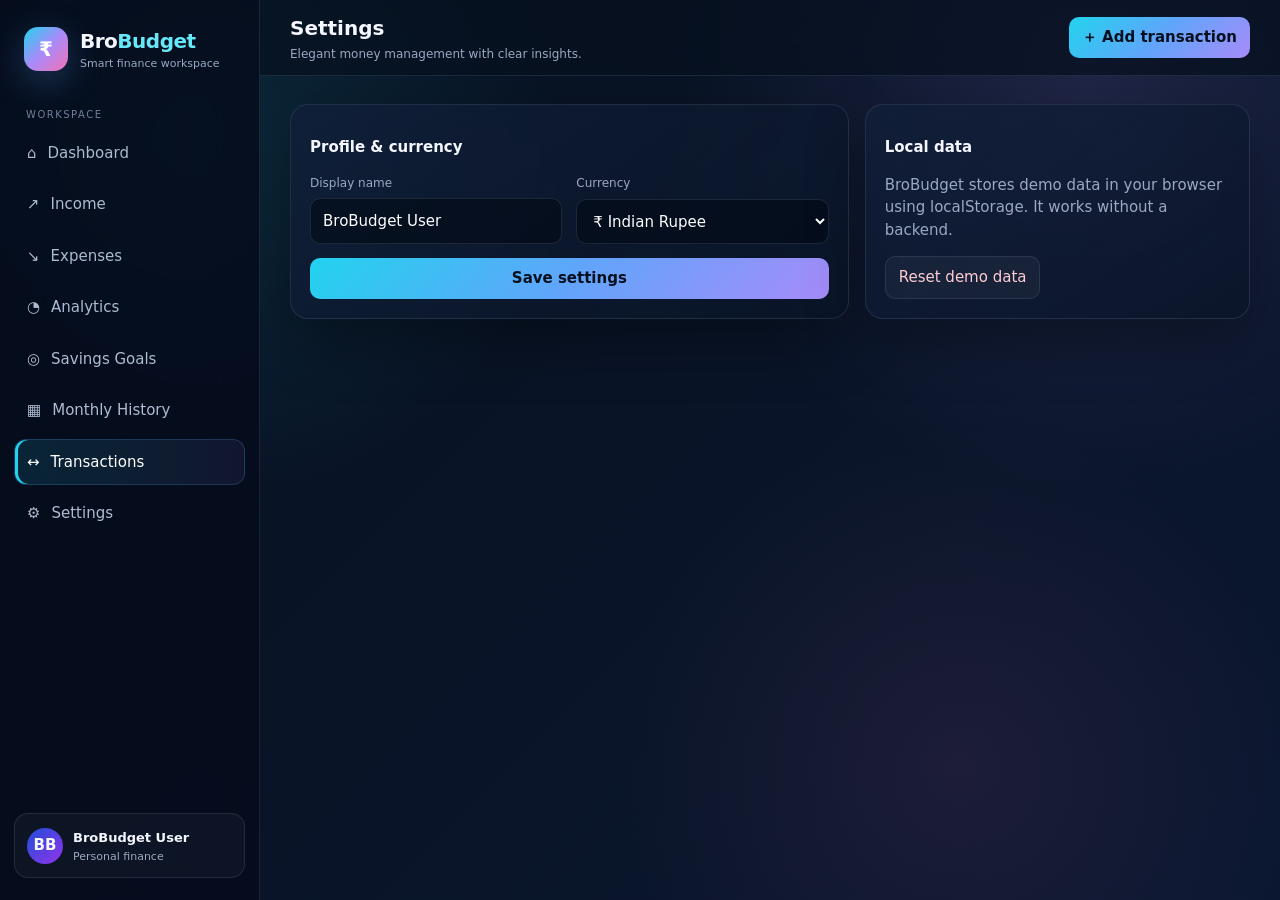
==== transactions.html @ 761221f5 "build BroBudget" ====
<!doctype html><html lang="en"><head><meta charset="UTF-8"><meta name="viewport" content="width=device-width,initial-scale=1"><title>Settings | BroBudget</title><link rel="stylesheet" href="css/dashboard.css"></head>
<body><div class="app"><aside class="sidebar" id="sidebar"><div class="brand"><div class="logo">₹</div><div><b>Bro<span style="color:#67e8f9">Budget</span></b><small>Smart finance workspace</small></div></div>
<div class="nav-title">Workspace</div><nav class="nav"><a href="index.html" data-page="index.html"><span>⌂</span>Dashboard</a><a href="income.html" data-page="income.html"><span>↗</span>Income</a><a href="expenses.html" data-page="expenses.html"><span>↘</span>Expenses</a><a href="analytics.html" data-page="analytics.html"><span>◔</span>Analytics</a><a href="goals.html" data-page="goals.html"><span>◎</span>Savings Goals</a><a href="history.html" data-page="history.html"><span>▦</span>Monthly History</a><a href="transactions.html" data-page="transactions.html"><span>↔</span>Transactions</a><a href="settings.html" data-page="settings.html"><span>⚙</span>Settings</a></nav><div class="user-card"><div class="avatar">BB</div><div><strong id="sidebarUser">BroBudget User</strong><small>Personal finance</small></div></div></aside>
<main class="main"><header class="topbar"><div class="page-title"><h1>Settings</h1><p>Elegant money management with clear insights.</p></div><div class="actions"><button class="btn mobile-toggle" id="mobileToggle">☰</button><button class="btn primary" data-open-modal>＋ Add transaction</button></div></header>
<section class="container">
<div class="grid two"><div class="card"><h2 style="font-size:15px">Profile & currency</h2><form id="settingsForm" class="form-grid" style="margin-top:15px"><div class="field"><label>Display name</label><input id="userName" required></div><div class="field"><label>Currency</label><select id="currency"><option value="₹">₹ Indian Rupee</option><option value="$">$ US Dollar</option><option value="€">€ Euro</option><option value="£">£ Pound</option></select></div><div class="field full"><button class="btn primary">Save settings</button></div></form></div><div class="card"><h2 style="font-size:15px">Local data</h2><p class="muted">BroBudget stores demo data in your browser using localStorage. It works without a backend.</p><button class="btn danger" id="resetData">Reset demo data</button></div></div>
</section></main></div>
<div class="modal" id="txModal"><div class="modal-box"><div class="modal-head"><h2>Add transaction</h2><button class="btn" data-close-modal>×</button></div><form id="txForm" class="form-grid">
<div class="field"><label>Name</label><input name="name" required placeholder="e.g. Grocery shopping"></div><div class="field"><label>Amount</label><input name="amount" type="number" min="1" required></div>
<div class="field"><label>Type</label><select name="type"><option value="expense">Expense</option><option value="income">Income</option></select></div>
<div class="field"><label>Category</label><select name="category"><option>Food</option><option>Housing</option><option>Transport</option><option>Shopping</option><option>Bills</option><option>Salary</option><option>Freelance</option><option>Other</option></select></div>
<div class="field"><label>Date</label><input name="date" type="date" required></div><div class="field"><label>Note</label><input name="note" placeholder="Optional note"></div>
<div class="field full"><button class="btn primary">Save transaction</button></div></form></div></div><div id="toast" class="toast"></div>
<script src="js/app.js"></script><script>
document.addEventListener("DOMContentLoaded",()=>{userName.value=BB.user;currency.value=BB.currency;settingsForm.onsubmit=e=>{e.preventDefault();localStorage.setItem("bb_user",userName.value);localStorage.setItem("bb_currency",currency.value);toast("Settings saved");setTimeout(()=>location.reload(),400)};resetData.onclick=()=>{if(confirm("Reset BroBudget data?")){localStorage.clear();location.reload()}}})
</script></body></html>
---- css/dashboard.css ----
:root{
  --bg:#07111f;
  --bg2:#0b1730;
  --card:rgba(17,31,57,.72);
  --card2:rgba(13,25,48,.88);
  --line:rgba(148,163,184,.16);
  --text:#f4f7ff;
  --muted:#9aa9c2;
  --cyan:#22d3ee;
  --blue:#60a5fa;
  --violet:#a78bfa;
  --pink:#f472b6;
  --green:#34d399;
  --yellow:#fbbf24;
  --red:#fb7185;
  --shadow:0 22px 60px rgba(0,0,0,.32);
}
*{box-sizing:border-box}
html{scroll-behavior:smooth}
body{
  margin:0;color:var(--text);
  font:15px/1.5 Inter,Segoe UI,system-ui,sans-serif;
  background:
    radial-gradient(circle at 15% 15%,rgba(34,211,238,.12),transparent 28%),
    radial-gradient(circle at 85% 10%,rgba(167,139,250,.14),transparent 30%),
    radial-gradient(circle at 75% 85%,rgba(244,114,182,.08),transparent 28%),
    linear-gradient(135deg,var(--bg),var(--bg2));
  min-height:100vh;
}
a{text-decoration:none;color:inherit}
button,input,select{font:inherit}
button{cursor:pointer}
.app{min-height:100vh}
.sidebar{
  width:260px;position:fixed;inset:0 auto 0 0;z-index:30;
  padding:22px 14px;display:flex;flex-direction:column;
  background:rgba(5,12,27,.82);backdrop-filter:blur(22px);
  border-right:1px solid var(--line)
}
.brand{display:flex;gap:12px;align-items:center;padding:4px 10px 24px}
.logo{
  width:44px;height:44px;border-radius:14px;display:grid;place-items:center;
  font-weight:900;font-size:20px;color:#fff;
  background:linear-gradient(135deg,var(--cyan),var(--violet),var(--pink));
  box-shadow:0 10px 35px rgba(96,165,250,.28)
}
.brand b{font-size:20px;letter-spacing:-.5px}.brand small{display:block;color:var(--muted);font-size:11px}
.nav-title{padding:10px 12px 8px;text-transform:uppercase;letter-spacing:1.5px;font-size:10px;color:#71819c}
.nav{display:grid;gap:5px}
.nav a{
  display:flex;align-items:center;gap:11px;padding:11px 12px;border:1px solid transparent;
  color:#aebbd0;border-radius:12px;transition:.2s
}
.nav a:hover{background:rgba(96,165,250,.08);color:#fff;border-color:var(--line)}
.nav a.active{color:#fff;background:linear-gradient(90deg,rgba(34,211,238,.13),rgba(167,139,250,.08));border-color:rgba(96,165,250,.2);box-shadow:inset 3px 0 var(--cyan)}
.user-card{margin-top:auto;border:1px solid var(--line);background:rgba(255,255,255,.035);padding:12px;border-radius:14px;display:flex;gap:10px;align-items:center}
.avatar{width:36px;height:36px;border-radius:50%;display:grid;place-items:center;background:linear-gradient(135deg,#1d4ed8,#9333ea);font-weight:800}
.user-card strong{font-size:13px}.user-card small{display:block;color:var(--muted);font-size:11px}
.main{margin-left:260px;min-height:100vh}
.topbar{
  height:76px;position:sticky;top:0;z-index:20;
  display:flex;align-items:center;justify-content:space-between;padding:0 30px;
  background:rgba(7,17,31,.7);backdrop-filter:blur(20px);border-bottom:1px solid var(--line)
}
.page-title h1{font-size:20px;margin:0}.page-title p{margin:2px 0 0;color:var(--muted);font-size:12px}
.actions{display:flex;gap:8px;align-items:center}
.container{max-width:1450px;margin:auto;padding:28px 30px 55px}
.grid{display:grid;gap:16px}.kpis{grid-template-columns:repeat(4,1fr)}.two{grid-template-columns:1.45fr 1fr}.three{grid-template-columns:repeat(3,1fr)}
.card{
  background:linear-gradient(145deg,rgba(17,31,57,.78),rgba(9,20,39,.72));
  border:1px solid var(--line);border-radius:18px;padding:19px;box-shadow:var(--shadow);
  backdrop-filter:blur(14px)
}
.kpi .label{font-size:12px;color:var(--muted)}.kpi .value{font-size:28px;font-weight:850;margin:6px 0}
.meta{font-size:11px;color:#91a4c1}.income{color:var(--green)}.expense{color:var(--red)}.positive{color:var(--cyan)}
.section-head{display:flex;justify-content:space-between;align-items:center;gap:10px;margin-bottom:15px}
.section-head h2{font-size:15px;margin:0}.muted{color:var(--muted)}
.btn{
  border:1px solid var(--line);background:rgba(255,255,255,.04);color:#edf3ff;
  border-radius:10px;padding:9px 13px;transition:.2s
}
.btn:hover{transform:translateY(-1px);border-color:rgba(96,165,250,.45)}
.btn.primary{border:0;color:#06101f;font-weight:800;background:linear-gradient(135deg,var(--cyan),var(--blue),var(--violet))}
.btn.ghost{background:transparent}.btn.danger{color:#fecdd3}
.chart{height:290px}.chart canvas{width:100%;height:100%}
.table-wrap{overflow:auto}.table{width:100%;border-collapse:collapse}
.table th,.table td{padding:13px 10px;border-bottom:1px solid rgba(148,163,184,.09);text-align:left;white-space:nowrap}
.table th{font-size:10px;text-transform:uppercase;letter-spacing:.9px;color:#71819c}.table td{font-size:13px}
.txn{display:flex;align-items:center;gap:10px}.tx-icon{width:34px;height:34px;border-radius:10px;display:grid;place-items:center;background:rgba(96,165,250,.1)}
.form-grid{display:grid;grid-template-columns:repeat(2,1fr);gap:14px}.field{display:grid;gap:6px}.field.full{grid-column:1/-1}
.field label{font-size:12px;color:var(--muted)}
.field input,.field select{
  width:100%;padding:11px 12px;border-radius:10px;color:#fff;background:rgba(4,12,25,.7);
  border:1px solid var(--line);outline:none
}
.field input:focus,.field select:focus{border-color:rgba(34,211,238,.55);box-shadow:0 0 0 3px rgba(34,211,238,.08)}
.progress{height:8px;background:#17253d;border-radius:30px;overflow:hidden}.progress span{display:block;height:100%;border-radius:30px;background:linear-gradient(90deg,var(--cyan),var(--violet),var(--pink))}
.goal{display:grid;gap:11px}.goal-top{display:flex;justify-content:space-between;gap:10px}.goal-name{font-weight:750}
.filters{display:flex;gap:8px;flex-wrap:wrap;margin-bottom:16px}
.filters input,.filters select{background:rgba(4,12,25,.65);color:#fff;border:1px solid var(--line);padding:9px 11px;border-radius:10px}
.legend{display:flex;gap:14px;font-size:11px;color:var(--muted)}.dot{display:inline-block;width:8px;height:8px;border-radius:50%;background:var(--cyan);margin-right:5px}.dot.red{background:var(--red)}
.empty{text-align:center;color:var(--muted);padding:35px}
.toast{position:fixed;right:24px;bottom:24px;z-index:80;padding:12px 16px;border-radius:12px;background:#10223b;border:1px solid rgba(34,211,238,.3);box-shadow:var(--shadow);opacity:0;transform:translateY(12px);pointer-events:none;transition:.25s}.toast.show{opacity:1;transform:none}
.modal{position:fixed;inset:0;z-index:70;display:none;place-items:center;padding:20px;background:rgba(0,0,0,.65)}
.modal.show{display:grid}.modal-box{width:min(540px,100%);background:#0b1730;border:1px solid var(--line);border-radius:18px;padding:22px;box-shadow:var(--shadow)}
.modal-head{display:flex;align-items:center;justify-content:space-between;margin-bottom:18px}.modal-head h2{font-size:17px;margin:0}
.mobile-toggle{display:none}
@media(max-width:1100px){.kpis{grid-template-columns:repeat(2,1fr)}.two,.three{grid-template-columns:1fr}}
@media(max-width:760px){
 .sidebar{transform:translateX(-100%);transition:.25s}.sidebar.open{transform:none}
 .main{margin-left:0}.topbar{padding:0 15px}.container{padding:20px 15px}
 .mobile-toggle{display:block}.actions .hide-mobile{display:none}.form-grid{grid-template-columns:1fr}
}
@media(max-width:500px){.kpis{grid-template-columns:1fr}.page-title p{display:none}}
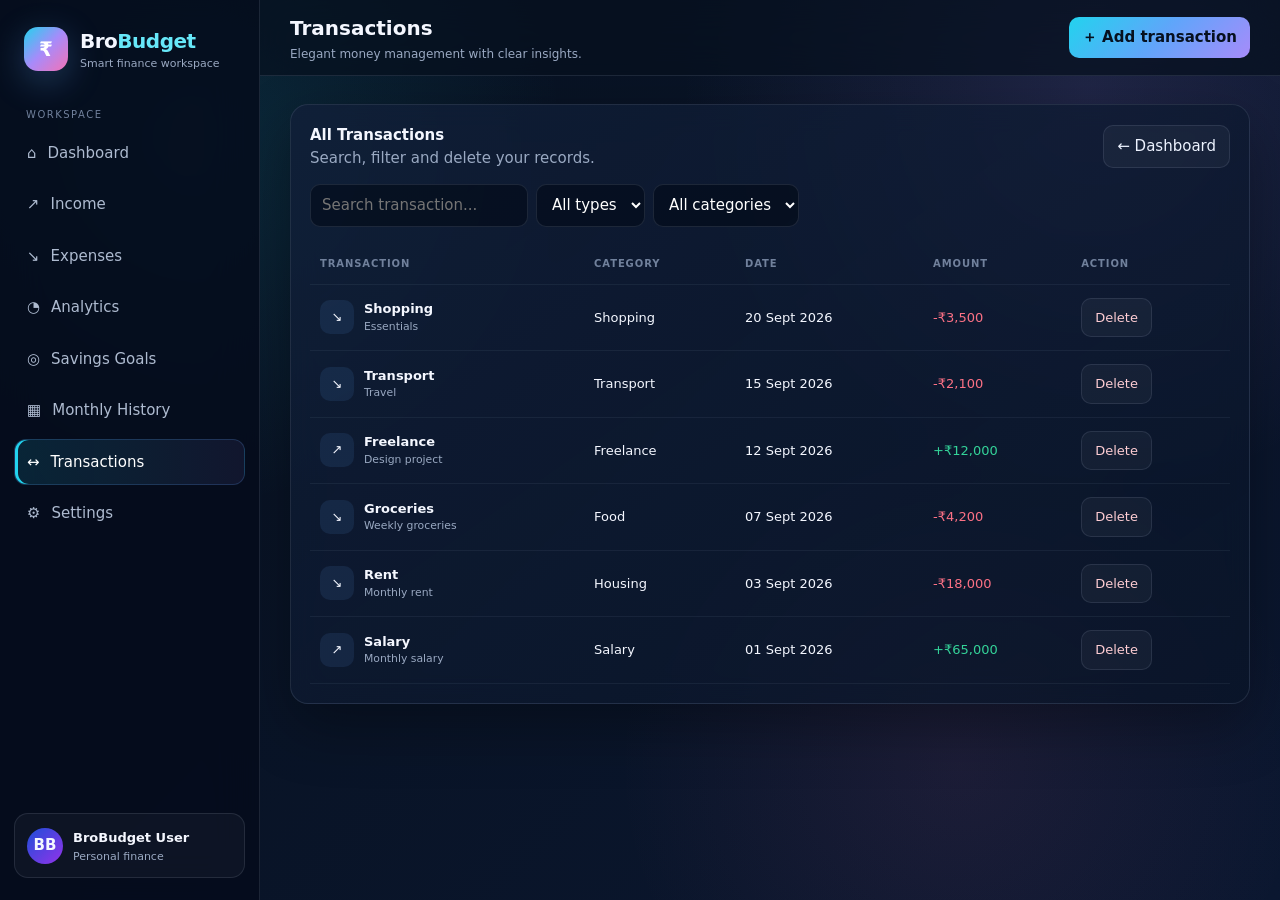
==== commit 13d1a23a: "build BroBudget" ====
--- a/transactions.html
+++ b/transactions.html
@@ -1,9 +1,11 @@
-<!doctype html><html lang="en"><head><meta charset="UTF-8"><meta name="viewport" content="width=device-width,initial-scale=1"><title>Settings | BroBudget</title><link rel="stylesheet" href="css/dashboard.css"></head>
+<!doctype html><html lang="en"><head><meta charset="UTF-8"><meta name="viewport" content="width=device-width,initial-scale=1"><title>Transactions | BroBudget</title><link rel="stylesheet" href="css/dashboard.css"></head>
 <body><div class="app"><aside class="sidebar" id="sidebar"><div class="brand"><div class="logo">₹</div><div><b>Bro<span style="color:#67e8f9">Budget</span></b><small>Smart finance workspace</small></div></div>
 <div class="nav-title">Workspace</div><nav class="nav"><a href="index.html" data-page="index.html"><span>⌂</span>Dashboard</a><a href="income.html" data-page="income.html"><span>↗</span>Income</a><a href="expenses.html" data-page="expenses.html"><span>↘</span>Expenses</a><a href="analytics.html" data-page="analytics.html"><span>◔</span>Analytics</a><a href="goals.html" data-page="goals.html"><span>◎</span>Savings Goals</a><a href="history.html" data-page="history.html"><span>▦</span>Monthly History</a><a href="transactions.html" data-page="transactions.html"><span>↔</span>Transactions</a><a href="settings.html" data-page="settings.html"><span>⚙</span>Settings</a></nav><div class="user-card"><div class="avatar">BB</div><div><strong id="sidebarUser">BroBudget User</strong><small>Personal finance</small></div></div></aside>
-<main class="main"><header class="topbar"><div class="page-title"><h1>Settings</h1><p>Elegant money management with clear insights.</p></div><div class="actions"><button class="btn mobile-toggle" id="mobileToggle">☰</button><button class="btn primary" data-open-modal>＋ Add transaction</button></div></header>
+<main class="main"><header class="topbar"><div class="page-title"><h1>Transactions</h1><p>Elegant money management with clear insights.</p></div><div class="actions"><button class="btn mobile-toggle" id="mobileToggle">☰</button><button class="btn primary" data-open-modal>＋ Add transaction</button></div></header>
 <section class="container">
-<div class="grid two"><div class="card"><h2 style="font-size:15px">Profile & currency</h2><form id="settingsForm" class="form-grid" style="margin-top:15px"><div class="field"><label>Display name</label><input id="userName" required></div><div class="field"><label>Currency</label><select id="currency"><option value="₹">₹ Indian Rupee</option><option value="$">$ US Dollar</option><option value="€">€ Euro</option><option value="£">£ Pound</option></select></div><div class="field full"><button class="btn primary">Save settings</button></div></form></div><div class="card"><h2 style="font-size:15px">Local data</h2><p class="muted">BroBudget stores demo data in your browser using localStorage. It works without a backend.</p><button class="btn danger" id="resetData">Reset demo data</button></div></div>
+<div class="card"><div class="section-head"><div><h2>All Transactions</h2><span class="muted">Search, filter and delete your records.</span></div><a class="btn" href="index.html">← Dashboard</a></div>
+<div class="filters"><input id="searchTx" placeholder="Search transaction..."><select id="filterType"><option value="all">All types</option><option value="income">Income</option><option value="expense">Expense</option></select><select id="filterCat"><option value="all">All categories</option></select></div>
+<div class="table-wrap"><table class="table"><thead><tr><th>Transaction</th><th>Category</th><th>Date</th><th>Amount</th><th>Action</th></tr></thead><tbody id="transactionBody"></tbody></table></div></div>
 </section></main></div>
 <div class="modal" id="txModal"><div class="modal-box"><div class="modal-head"><h2>Add transaction</h2><button class="btn" data-close-modal>×</button></div><form id="txForm" class="form-grid">
 <div class="field"><label>Name</label><input name="name" required placeholder="e.g. Grocery shopping"></div><div class="field"><label>Amount</label><input name="amount" type="number" min="1" required></div>
@@ -11,6 +13,4 @@
 <div class="field"><label>Category</label><select name="category"><option>Food</option><option>Housing</option><option>Transport</option><option>Shopping</option><option>Bills</option><option>Salary</option><option>Freelance</option><option>Other</option></select></div>
 <div class="field"><label>Date</label><input name="date" type="date" required></div><div class="field"><label>Note</label><input name="note" placeholder="Optional note"></div>
 <div class="field full"><button class="btn primary">Save transaction</button></div></form></div></div><div id="toast" class="toast"></div>
-<script src="js/app.js"></script><script>
-document.addEventListener("DOMContentLoaded",()=>{userName.value=BB.user;currency.value=BB.currency;settingsForm.onsubmit=e=>{e.preventDefault();localStorage.setItem("bb_user",userName.value);localStorage.setItem("bb_currency",currency.value);toast("Settings saved");setTimeout(()=>location.reload(),400)};resetData.onclick=()=>{if(confirm("Reset BroBudget data?")){localStorage.clear();location.reload()}}})
-</script></body></html>+<script src="js/app.js"></script><script src="js/transactions.js"></script></body></html>
